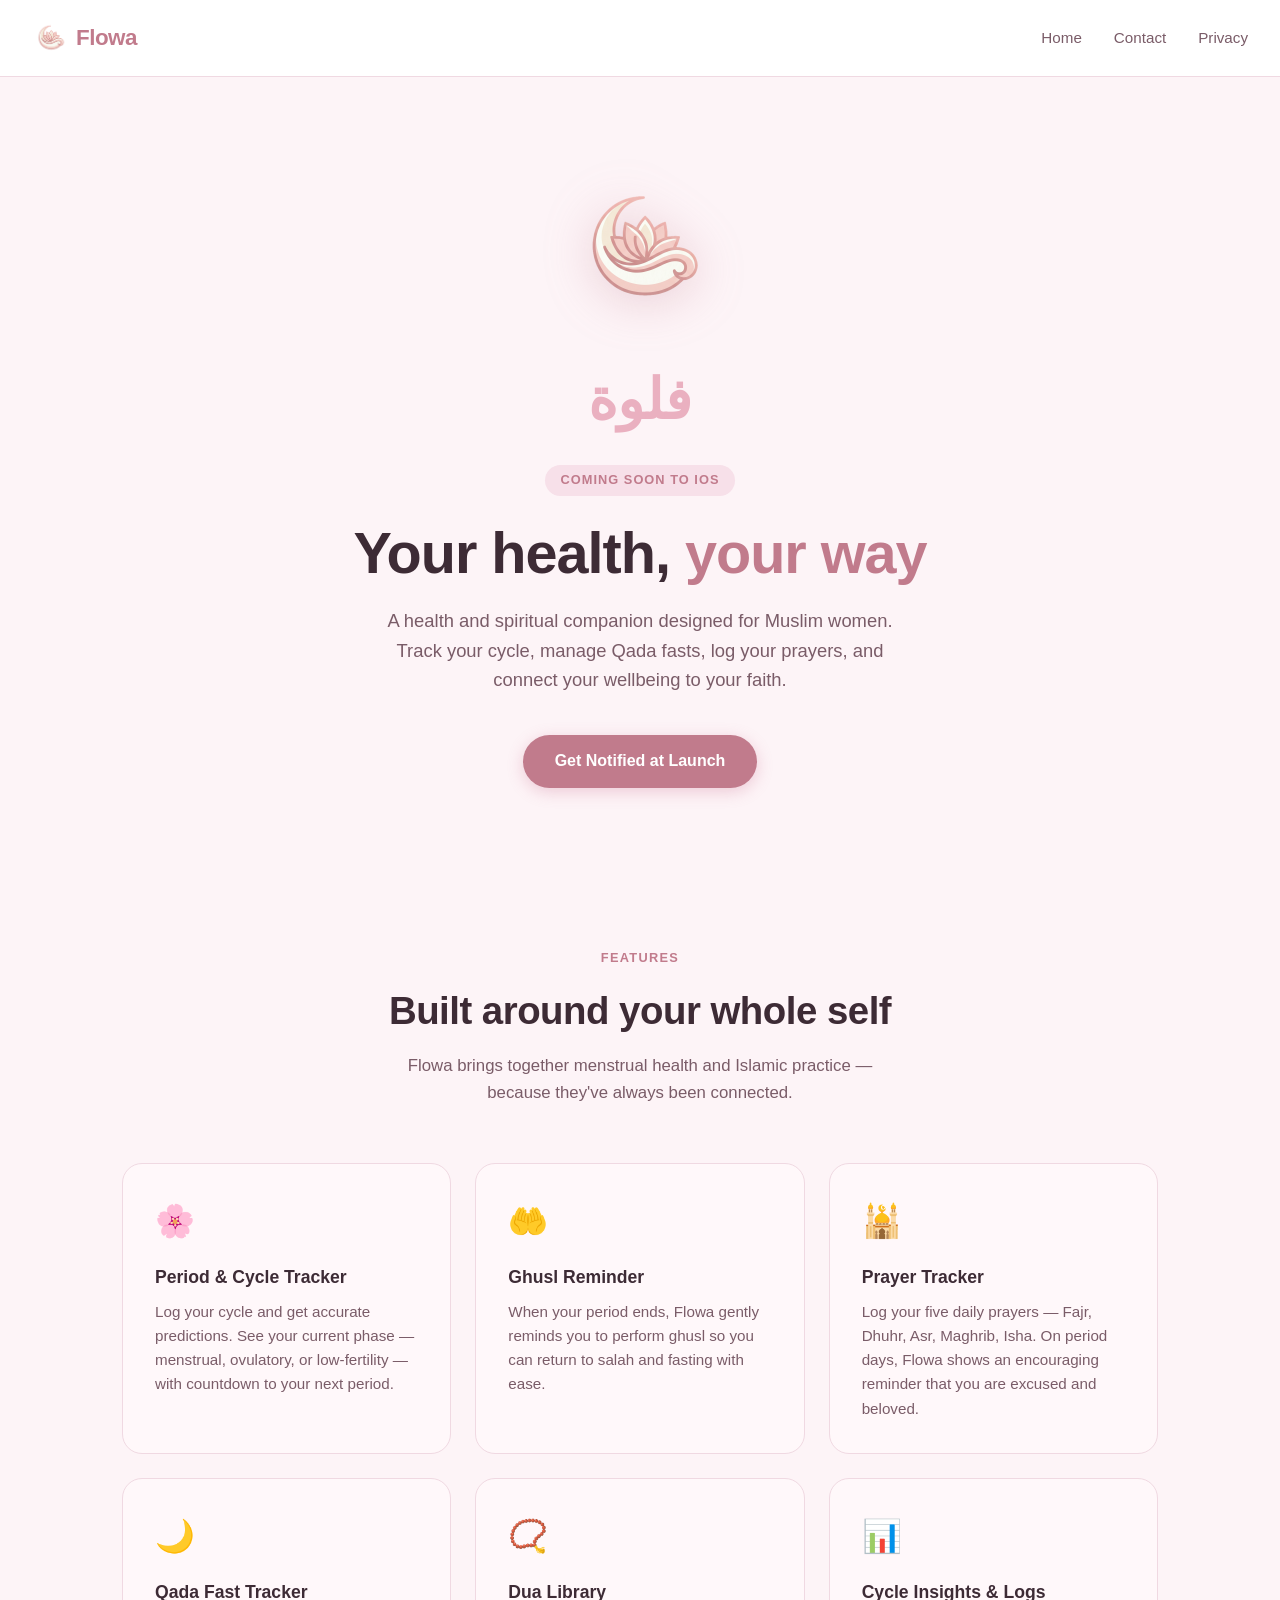
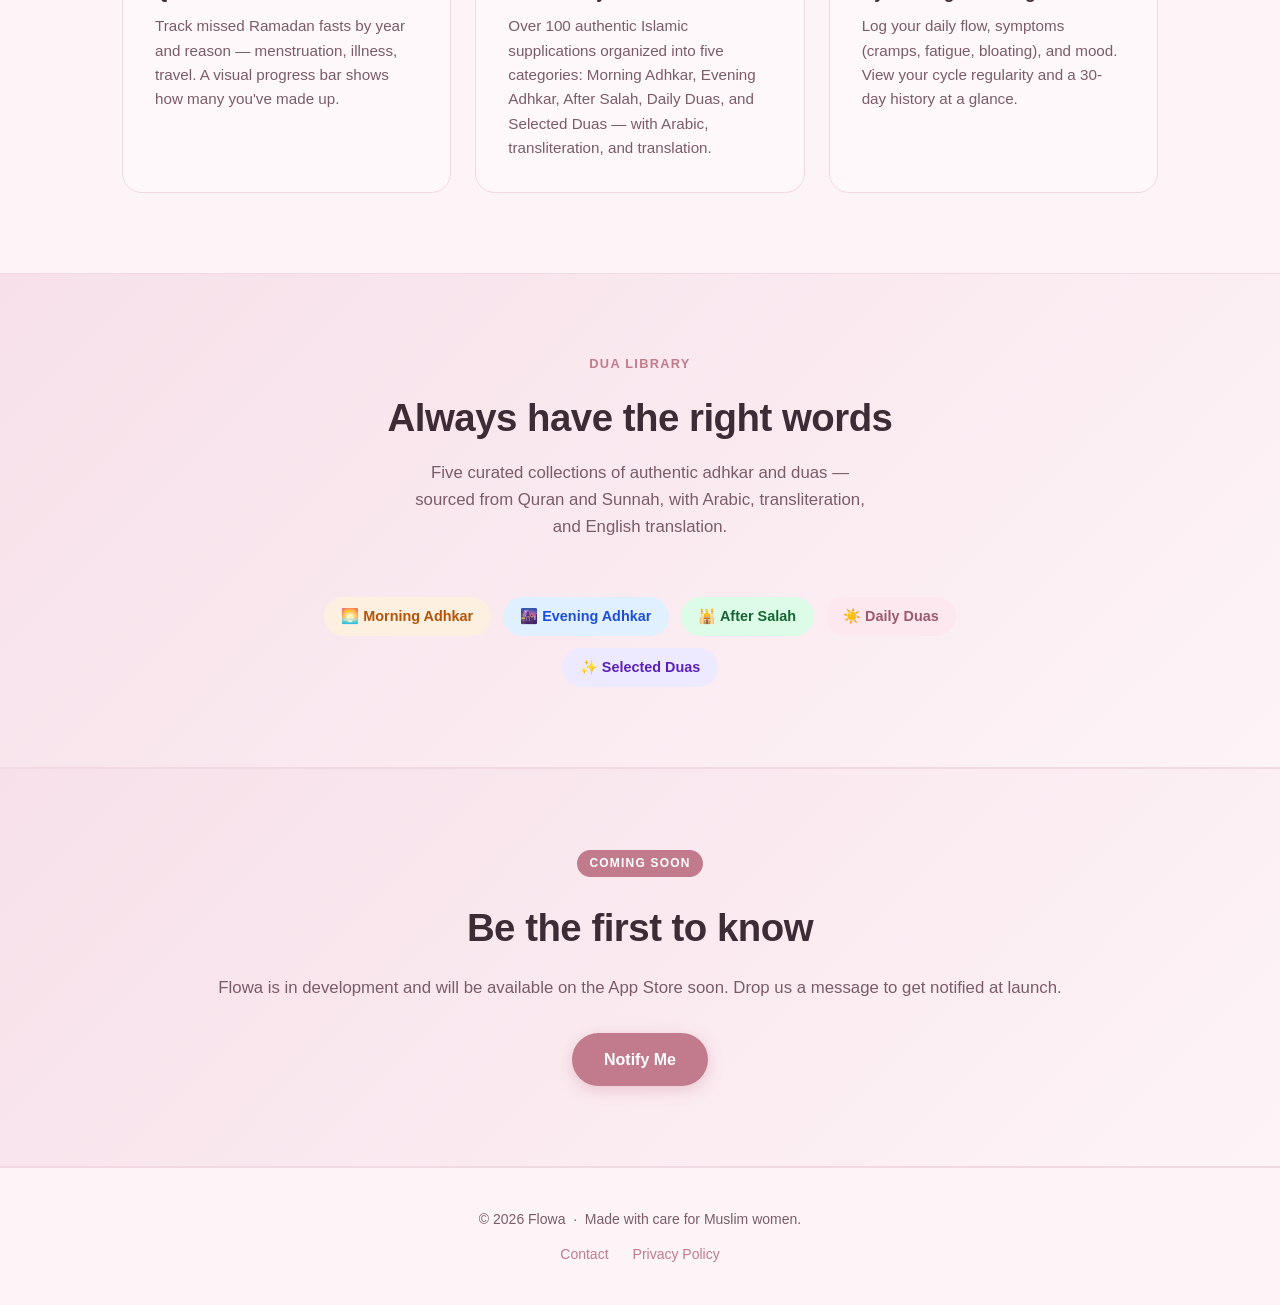
==== index.html @ a45e1ef1 "Initial commit — Flowa landing site" ====
<!DOCTYPE html>
<html lang="en">
<head>
  <meta charset="UTF-8" />
  <meta name="viewport" content="width=device-width, initial-scale=1.0" />
  <title>Flowa — Your health, your way</title>
  <meta name="description" content="Flowa is a health and spiritual companion for Muslim women. Track your cycle, manage Qada fasts, log prayers, discover duas, and understand your body — all in one beautiful app." />
  <link rel="stylesheet" href="style.css" />
</head>
<body>

  <nav>
    <a class="nav-logo" href="index.html">
      <img src="logo-transparent.png" alt="Flowa logo" />
      Flowa
    </a>
    <ul class="nav-links">
      <li><a href="index.html">Home</a></li>
      <li><a href="contact.html">Contact</a></li>
      <li><a href="privacy.html">Privacy</a></li>
    </ul>
  </nav>

  <main>
    <section class="hero">
      <img class="hero-logo" src="logo-transparent.png" alt="Flowa" />
      <div class="hero-arabic">فلوة</div>
      <span class="hero-badge">Coming Soon to iOS</span>
      <h1>Your health, <span>your way</span></h1>
      <p>A health and spiritual companion designed for Muslim women. Track your cycle, manage Qada fasts, log your prayers, and connect your wellbeing to your faith.</p>
      <a href="contact.html" class="btn btn-primary">Get Notified at Launch</a>
    </section>

    <section class="features">
      <p class="section-label">Features</p>
      <h2 class="section-title">Built around your whole self</h2>
      <p class="section-subtitle">Flowa brings together menstrual health and Islamic practice — because they've always been connected.</p>

      <div class="features-grid">
        <div class="feature-card">
          <span class="feature-icon">🌸</span>
          <h3>Period &amp; Cycle Tracker</h3>
          <p>Log your cycle and get accurate predictions. See your current phase — menstrual, ovulatory, or low-fertility — with countdown to your next period.</p>
        </div>
        <div class="feature-card">
          <span class="feature-icon">🤲</span>
          <h3>Ghusl Reminder</h3>
          <p>When your period ends, Flowa gently reminds you to perform ghusl so you can return to salah and fasting with ease.</p>
        </div>
        <div class="feature-card">
          <span class="feature-icon">🕌</span>
          <h3>Prayer Tracker</h3>
          <p>Log your five daily prayers — Fajr, Dhuhr, Asr, Maghrib, Isha. On period days, Flowa shows an encouraging reminder that you are excused and beloved.</p>
        </div>
        <div class="feature-card">
          <span class="feature-icon">🌙</span>
          <h3>Qada Fast Tracker</h3>
          <p>Track missed Ramadan fasts by year and reason — menstruation, illness, travel. A visual progress bar shows how many you've made up.</p>
        </div>
        <div class="feature-card">
          <span class="feature-icon">📿</span>
          <h3>Dua Library</h3>
          <p>Over 100 authentic Islamic supplications organized into five categories: Morning Adhkar, Evening Adhkar, After Salah, Daily Duas, and Selected Duas — with Arabic, transliteration, and translation.</p>
        </div>
        <div class="feature-card">
          <span class="feature-icon">📊</span>
          <h3>Cycle Insights &amp; Logs</h3>
          <p>Log your daily flow, symptoms (cramps, fatigue, bloating), and mood. View your cycle regularity and a 30-day history at a glance.</p>
        </div>
      </div>
    </section>

    <section class="dua-highlight">
      <div class="dua-highlight-inner">
        <p class="section-label">Dua Library</p>
        <h2 class="section-title">Always have the right words</h2>
        <p class="section-subtitle">Five curated collections of authentic adhkar and duas — sourced from Quran and Sunnah, with Arabic, transliteration, and English translation.</p>
        <div class="dua-categories">
          <div class="dua-chip dua-orange">🌅 Morning Adhkar</div>
          <div class="dua-chip dua-blue">🌆 Evening Adhkar</div>
          <div class="dua-chip dua-green">🕌 After Salah</div>
          <div class="dua-chip dua-rose">☀️ Daily Duas</div>
          <div class="dua-chip dua-purple">✨ Selected Duas</div>
        </div>
      </div>
    </section>

    <section class="cta-section">
      <span class="coming-soon-tag">Coming Soon</span>
      <h2>Be the first to know</h2>
      <p>Flowa is in development and will be available on the App Store soon. Drop us a message to get notified at launch.</p>
      <a href="contact.html" class="btn btn-primary">Notify Me</a>
    </section>
  </main>

  <footer>
    <p>&copy; 2026 Flowa &nbsp;·&nbsp; Made with care for Muslim women.</p>
    <div class="footer-links">
      <a href="contact.html">Contact</a>
      <a href="privacy.html">Privacy Policy</a>
    </div>
  </footer>

</body>
</html>
---- style.css ----
*, *::before, *::after { box-sizing: border-box; margin: 0; padding: 0; }

:root {
  --bg: #FDF4F7;
  --accent: #C17B8C;
  --accent-light: #E8A4B8;
  --accent-dark: #9A5A6D;
  --text: #3D2B35;
  --text-muted: #7A5C68;
  --white: #FFFFFF;
  --card-bg: #FFF8FA;
  --border: #F0D9E2;
}

body {
  font-family: -apple-system, BlinkMacSystemFont, 'Segoe UI', Roboto, sans-serif;
  background: var(--bg);
  color: var(--text);
  line-height: 1.6;
}

/* NAV */
nav {
  display: flex;
  align-items: center;
  justify-content: space-between;
  padding: 1.25rem 2rem;
  background: var(--white);
  border-bottom: 1px solid var(--border);
  position: sticky;
  top: 0;
  z-index: 100;
}

.nav-logo {
  display: flex;
  align-items: center;
  gap: 0.5rem;
  font-size: 1.4rem;
  font-weight: 700;
  color: var(--accent);
  text-decoration: none;
  letter-spacing: -0.5px;
}

.nav-logo img {
  height: 36px;
  width: 36px;
  object-fit: contain;
}

.nav-links {
  display: flex;
  gap: 2rem;
  list-style: none;
}

.nav-links a {
  text-decoration: none;
  color: var(--text-muted);
  font-size: 0.95rem;
  font-weight: 500;
  transition: color 0.2s;
}

.nav-links a:hover { color: var(--accent); }

/* HERO */
.hero {
  text-align: center;
  padding: 6rem 2rem 5rem;
  max-width: 680px;
  margin: 0 auto;
}

.hero-logo {
  display: block;
  width: 150px;
  height: 150px;
  object-fit: contain;
  margin: 0 auto 2rem;
  filter: drop-shadow(0 6px 24px rgba(193, 123, 140, 0.3));
}

.hero-arabic {
  font-size: 3.5rem;
  font-weight: 700;
  color: #EAB0C0;
  margin-bottom: 1.25rem;
  direction: rtl;
}

.hero-badge {
  display: inline-block;
  background: #F7E0E9;
  color: var(--accent);
  font-size: 0.8rem;
  font-weight: 600;
  letter-spacing: 0.08em;
  text-transform: uppercase;
  padding: 0.35rem 1rem;
  border-radius: 999px;
  margin-bottom: 1.5rem;
}

.hero h1 {
  font-size: clamp(2.4rem, 5vw, 3.6rem);
  font-weight: 800;
  line-height: 1.15;
  letter-spacing: -1px;
  color: var(--text);
  margin-bottom: 1.25rem;
}

.hero h1 span { color: var(--accent); }

.hero p {
  font-size: 1.15rem;
  color: var(--text-muted);
  max-width: 520px;
  margin: 0 auto 2.5rem;
}

.btn {
  display: inline-flex;
  align-items: center;
  gap: 0.5rem;
  padding: 0.85rem 2rem;
  border-radius: 999px;
  font-size: 1rem;
  font-weight: 600;
  text-decoration: none;
  transition: all 0.2s;
  cursor: pointer;
  border: none;
}

.btn-primary {
  background: var(--accent);
  color: var(--white);
  box-shadow: 0 4px 16px rgba(201, 107, 138, 0.3);
}

.btn-primary:hover {
  background: var(--accent-dark);
  box-shadow: 0 6px 20px rgba(201, 107, 138, 0.4);
  transform: translateY(-1px);
}

.btn-secondary {
  background: transparent;
  color: var(--accent);
  border: 2px solid var(--accent);
}

.btn-secondary:hover {
  background: #F7E0E9;
}

/* FEATURES */
.features {
  padding: 5rem 2rem;
  max-width: 1100px;
  margin: 0 auto;
}

.section-label {
  text-align: center;
  font-size: 0.8rem;
  font-weight: 600;
  letter-spacing: 0.1em;
  text-transform: uppercase;
  color: var(--accent);
  margin-bottom: 0.75rem;
}

.section-title {
  text-align: center;
  font-size: clamp(1.8rem, 3vw, 2.4rem);
  font-weight: 800;
  letter-spacing: -0.5px;
  margin-bottom: 0.75rem;
}

.section-subtitle {
  text-align: center;
  color: var(--text-muted);
  font-size: 1.05rem;
  max-width: 480px;
  margin: 0 auto 3.5rem;
}

.features-grid {
  display: grid;
  grid-template-columns: repeat(auto-fit, minmax(280px, 1fr));
  gap: 1.5rem;
}

.feature-card {
  background: var(--card-bg);
  border: 1px solid var(--border);
  border-radius: 1.25rem;
  padding: 2rem;
  transition: transform 0.2s, box-shadow 0.2s;
}

.feature-card:hover {
  transform: translateY(-3px);
  box-shadow: 0 8px 32px rgba(201, 107, 138, 0.1);
}

.feature-icon {
  font-size: 2rem;
  margin-bottom: 1rem;
  display: block;
}

.feature-card h3 {
  font-size: 1.1rem;
  font-weight: 700;
  margin-bottom: 0.5rem;
  color: var(--text);
}

.feature-card p {
  color: var(--text-muted);
  font-size: 0.95rem;
  line-height: 1.6;
}

/* CTA SECTION */
.cta-section {
  text-align: center;
  padding: 5rem 2rem;
  background: linear-gradient(135deg, #F7E0E9 0%, #FDF4F7 100%);
  border-top: 1px solid var(--border);
  border-bottom: 1px solid var(--border);
}

.cta-section h2 {
  font-size: clamp(1.8rem, 3vw, 2.4rem);
  font-weight: 800;
  letter-spacing: -0.5px;
  margin-bottom: 1rem;
}

.cta-section p {
  color: var(--text-muted);
  font-size: 1.05rem;
  margin-bottom: 2rem;
}

.coming-soon-tag {
  display: inline-block;
  background: var(--accent);
  color: white;
  font-size: 0.75rem;
  font-weight: 700;
  letter-spacing: 0.1em;
  text-transform: uppercase;
  padding: 0.25rem 0.75rem;
  border-radius: 999px;
  margin-bottom: 1.25rem;
}

/* DUA HIGHLIGHT */
.dua-highlight {
  padding: 5rem 2rem;
  background: linear-gradient(135deg, #F7E0E9 0%, #FDF4F7 100%);
  border-top: 1px solid var(--border);
  border-bottom: 1px solid var(--border);
}

.dua-highlight-inner {
  max-width: 680px;
  margin: 0 auto;
  text-align: center;
}

.dua-categories {
  display: flex;
  flex-wrap: wrap;
  justify-content: center;
  gap: 0.75rem;
  margin-top: 2rem;
}

.dua-chip {
  padding: 0.5rem 1.1rem;
  border-radius: 999px;
  font-size: 0.9rem;
  font-weight: 600;
}

.dua-orange { background: #FEF0E0; color: #B45309; }
.dua-blue   { background: #E0F0FE; color: #1D4ED8; }
.dua-green  { background: #DCFCE7; color: #166534; }
.dua-rose   { background: #FDE8EF; color: #9A5A6D; }
.dua-purple { background: #EDE9FE; color: #5B21B6; }

/* CONTACT PAGE */
.page-hero {
  text-align: center;
  padding: 5rem 2rem 3rem;
}

.page-hero h1 {
  font-size: clamp(2rem, 4vw, 3rem);
  font-weight: 800;
  letter-spacing: -0.5px;
  margin-bottom: 0.75rem;
}

.page-hero p {
  color: var(--text-muted);
  font-size: 1.05rem;
  max-width: 440px;
  margin: 0 auto;
}

.contact-card {
  max-width: 480px;
  margin: 0 auto 5rem;
  background: var(--card-bg);
  border: 1px solid var(--border);
  border-radius: 1.5rem;
  padding: 2.5rem;
  text-align: center;
}

.contact-card .feature-icon { font-size: 2.5rem; }

.contact-card h3 {
  font-size: 1.2rem;
  font-weight: 700;
  margin-bottom: 0.5rem;
}

.contact-card p {
  color: var(--text-muted);
  margin-bottom: 1.5rem;
}

.contact-card a.email-link {
  display: inline-block;
  font-size: 1rem;
  font-weight: 600;
  color: var(--accent);
  text-decoration: none;
  padding: 0.75rem 1.75rem;
  border: 2px solid var(--accent);
  border-radius: 999px;
  transition: all 0.2s;
}

.contact-card a.email-link:hover {
  background: var(--accent);
  color: white;
}

/* PRIVACY PAGE */
.privacy-content {
  max-width: 720px;
  margin: 0 auto;
  padding: 0 2rem 5rem;
}

.privacy-content h2 {
  font-size: 1.3rem;
  font-weight: 700;
  margin: 2.5rem 0 0.75rem;
  color: var(--text);
}

.privacy-content p, .privacy-content li {
  color: var(--text-muted);
  font-size: 0.98rem;
  margin-bottom: 0.75rem;
  line-height: 1.7;
}

.privacy-content ul {
  padding-left: 1.5rem;
  margin-bottom: 1rem;
}

.privacy-content ul li { margin-bottom: 0.4rem; }

.privacy-meta {
  background: var(--card-bg);
  border: 1px solid var(--border);
  border-radius: 1rem;
  padding: 1.25rem 1.5rem;
  margin-bottom: 2rem;
  font-size: 0.9rem;
  color: var(--text-muted);
}

/* FOOTER */
footer {
  padding: 2.5rem 2rem;
  text-align: center;
  border-top: 1px solid var(--border);
  color: var(--text-muted);
  font-size: 0.875rem;
}

footer a {
  color: var(--accent);
  text-decoration: none;
}

footer a:hover { text-decoration: underline; }

.footer-links {
  display: flex;
  justify-content: center;
  gap: 1.5rem;
  margin-top: 0.75rem;
}

/* RESPONSIVE */
@media (max-width: 600px) {
  nav { padding: 1rem 1.25rem; }
  .nav-links { gap: 1.25rem; }
  .hero { padding: 4rem 1.25rem 3.5rem; }
  .features { padding: 3.5rem 1.25rem; }
}
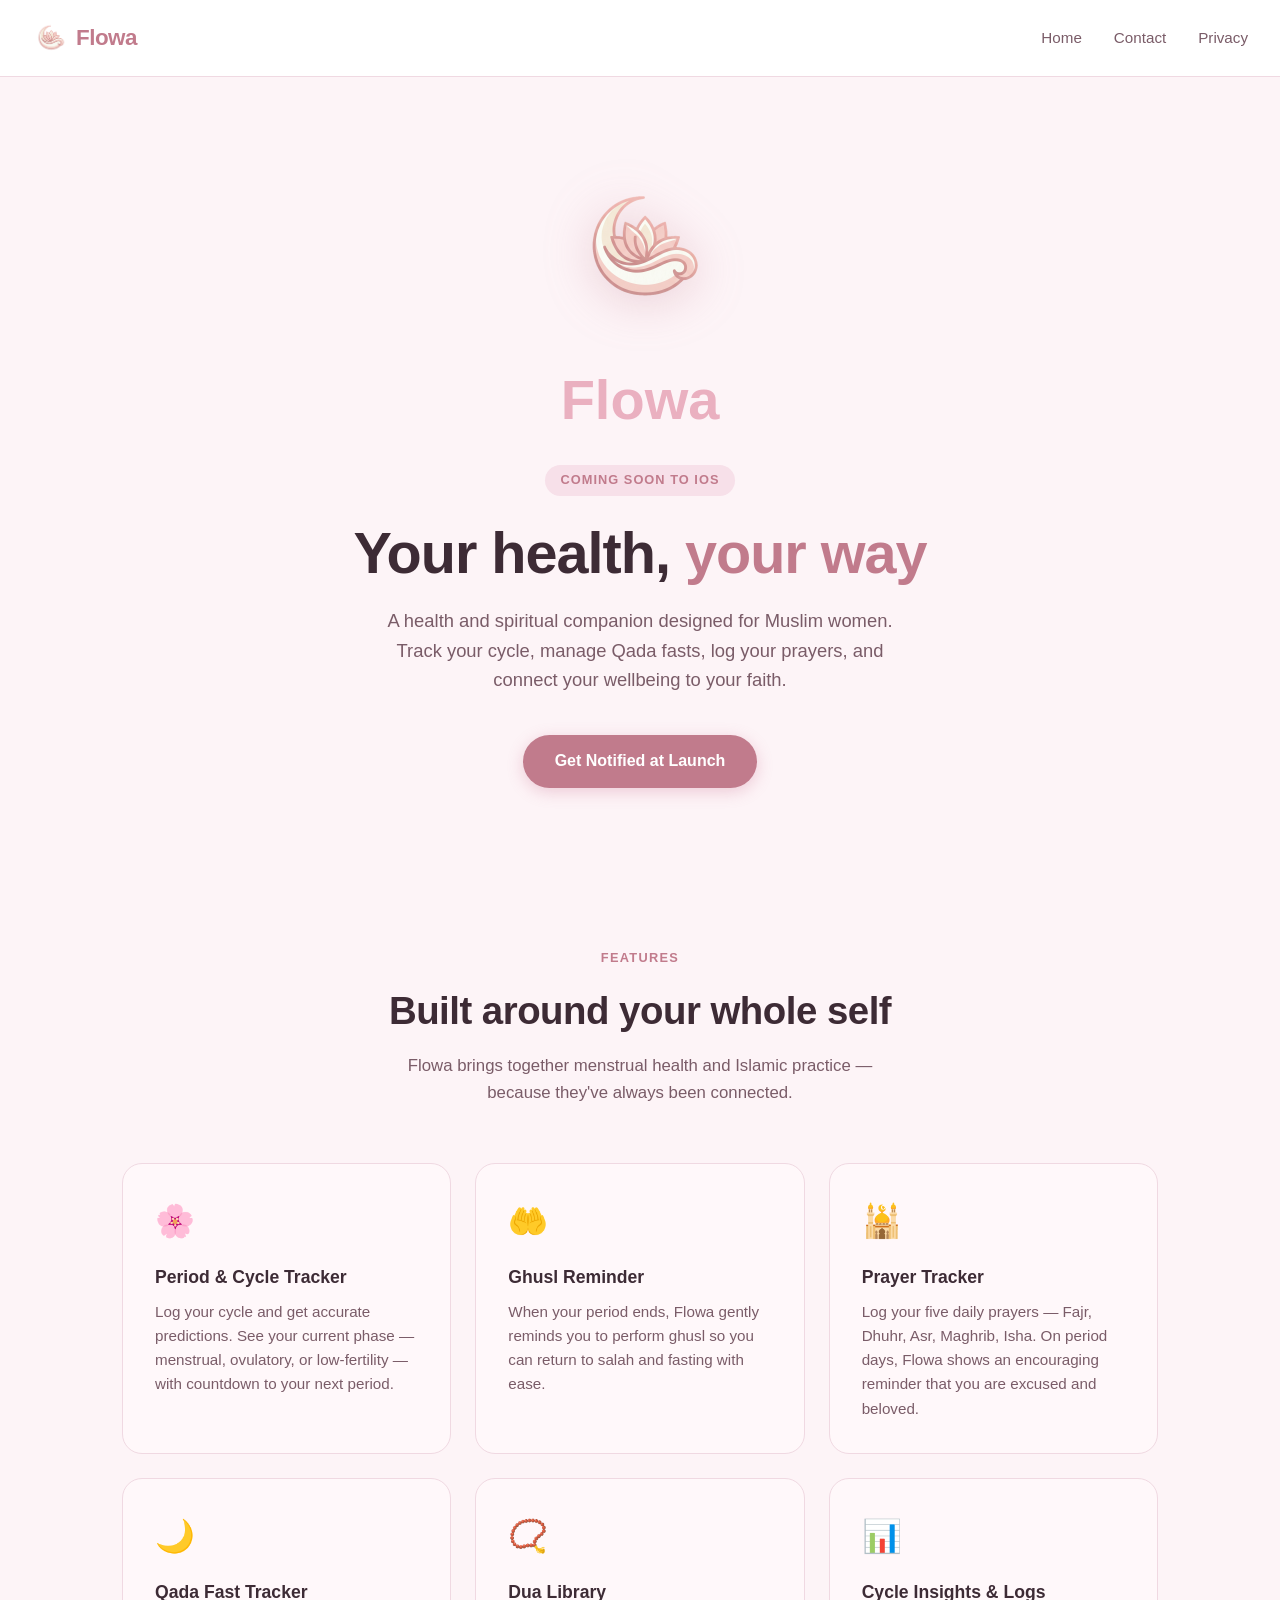
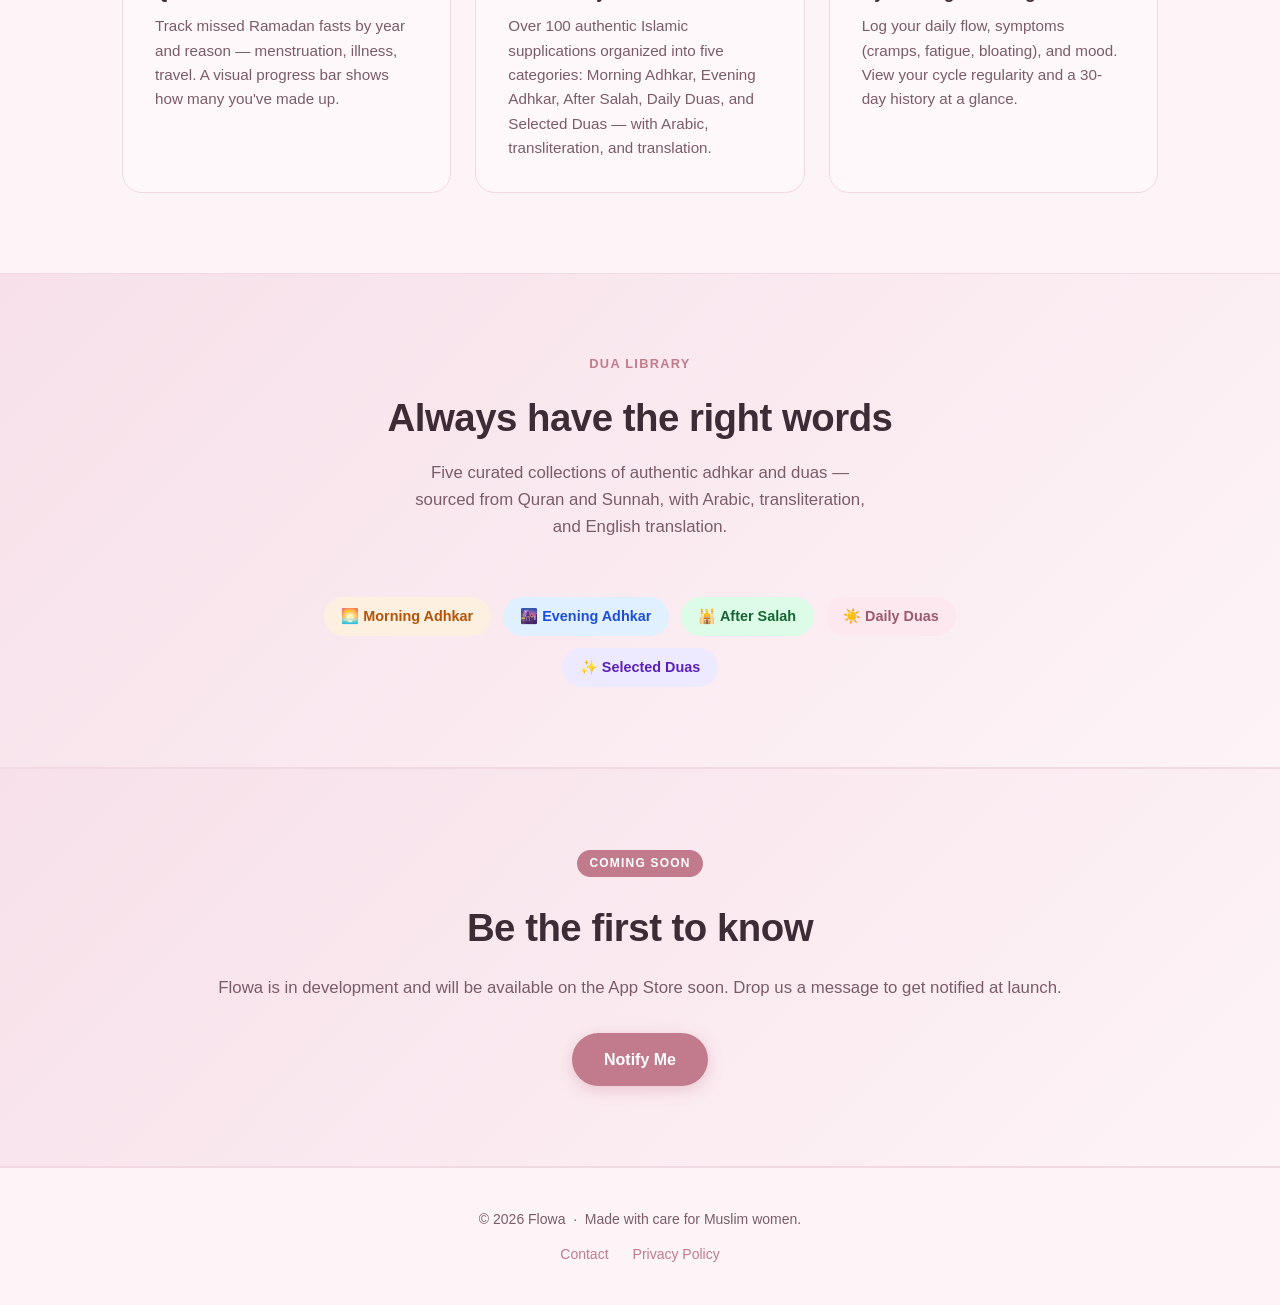
==== commit 4e87d0c9: "fix" ====
--- a/index.html
+++ b/index.html
@@ -5,30 +5,34 @@
   <meta name="viewport" content="width=device-width, initial-scale=1.0" />
   <title>Flowa — Your health, your way</title>
   <meta name="description" content="Flowa is a health and spiritual companion for Muslim women. Track your cycle, manage Qada fasts, log prayers, discover duas, and understand your body — all in one beautiful app." />
+  <link rel="apple-touch-icon" sizes="180x180" href="apple-touch-icon.png" />
+  <link rel="icon" type="image/png" sizes="32x32" href="favicon-32x32.png" />
+  <link rel="icon" type="image/png" sizes="16x16" href="favicon-16x16.png" />
+  <link rel="manifest" href="site.webmanifest" />
   <link rel="stylesheet" href="style.css" />
 </head>
 <body>
 
   <nav>
-    <a class="nav-logo" href="index.html">
+    <a class="nav-logo" href="/">
       <img src="logo-transparent.png" alt="Flowa logo" />
       Flowa
     </a>
     <ul class="nav-links">
-      <li><a href="index.html">Home</a></li>
-      <li><a href="contact.html">Contact</a></li>
-      <li><a href="privacy.html">Privacy</a></li>
+      <li><a href="/">Home</a></li>
+      <li><a href="/contact">Contact</a></li>
+      <li><a href="/privacy">Privacy</a></li>
     </ul>
   </nav>
 
   <main>
     <section class="hero">
       <img class="hero-logo" src="logo-transparent.png" alt="Flowa" />
-      <div class="hero-arabic">فلوة</div>
+      <div class="hero-arabic">Flowa</div>
       <span class="hero-badge">Coming Soon to iOS</span>
       <h1>Your health, <span>your way</span></h1>
       <p>A health and spiritual companion designed for Muslim women. Track your cycle, manage Qada fasts, log your prayers, and connect your wellbeing to your faith.</p>
-      <a href="contact.html" class="btn btn-primary">Get Notified at Launch</a>
+      <a href="/contact" class="btn btn-primary">Get Notified at Launch</a>
     </section>
 
     <section class="features">
@@ -89,15 +93,15 @@
       <span class="coming-soon-tag">Coming Soon</span>
       <h2>Be the first to know</h2>
       <p>Flowa is in development and will be available on the App Store soon. Drop us a message to get notified at launch.</p>
-      <a href="contact.html" class="btn btn-primary">Notify Me</a>
+      <a href="/contact" class="btn btn-primary">Notify Me</a>
     </section>
   </main>
 
   <footer>
     <p>&copy; 2026 Flowa &nbsp;·&nbsp; Made with care for Muslim women.</p>
     <div class="footer-links">
-      <a href="contact.html">Contact</a>
-      <a href="privacy.html">Privacy Policy</a>
+      <a href="/contact">Contact</a>
+      <a href="/privacy">Privacy Policy</a>
     </div>
   </footer>
 
--- a/style.css
+++ b/style.css
@@ -87,7 +87,6 @@
   font-weight: 700;
   color: #EAB0C0;
   margin-bottom: 1.25rem;
-  direction: rtl;
 }
 
 .hero-badge {
